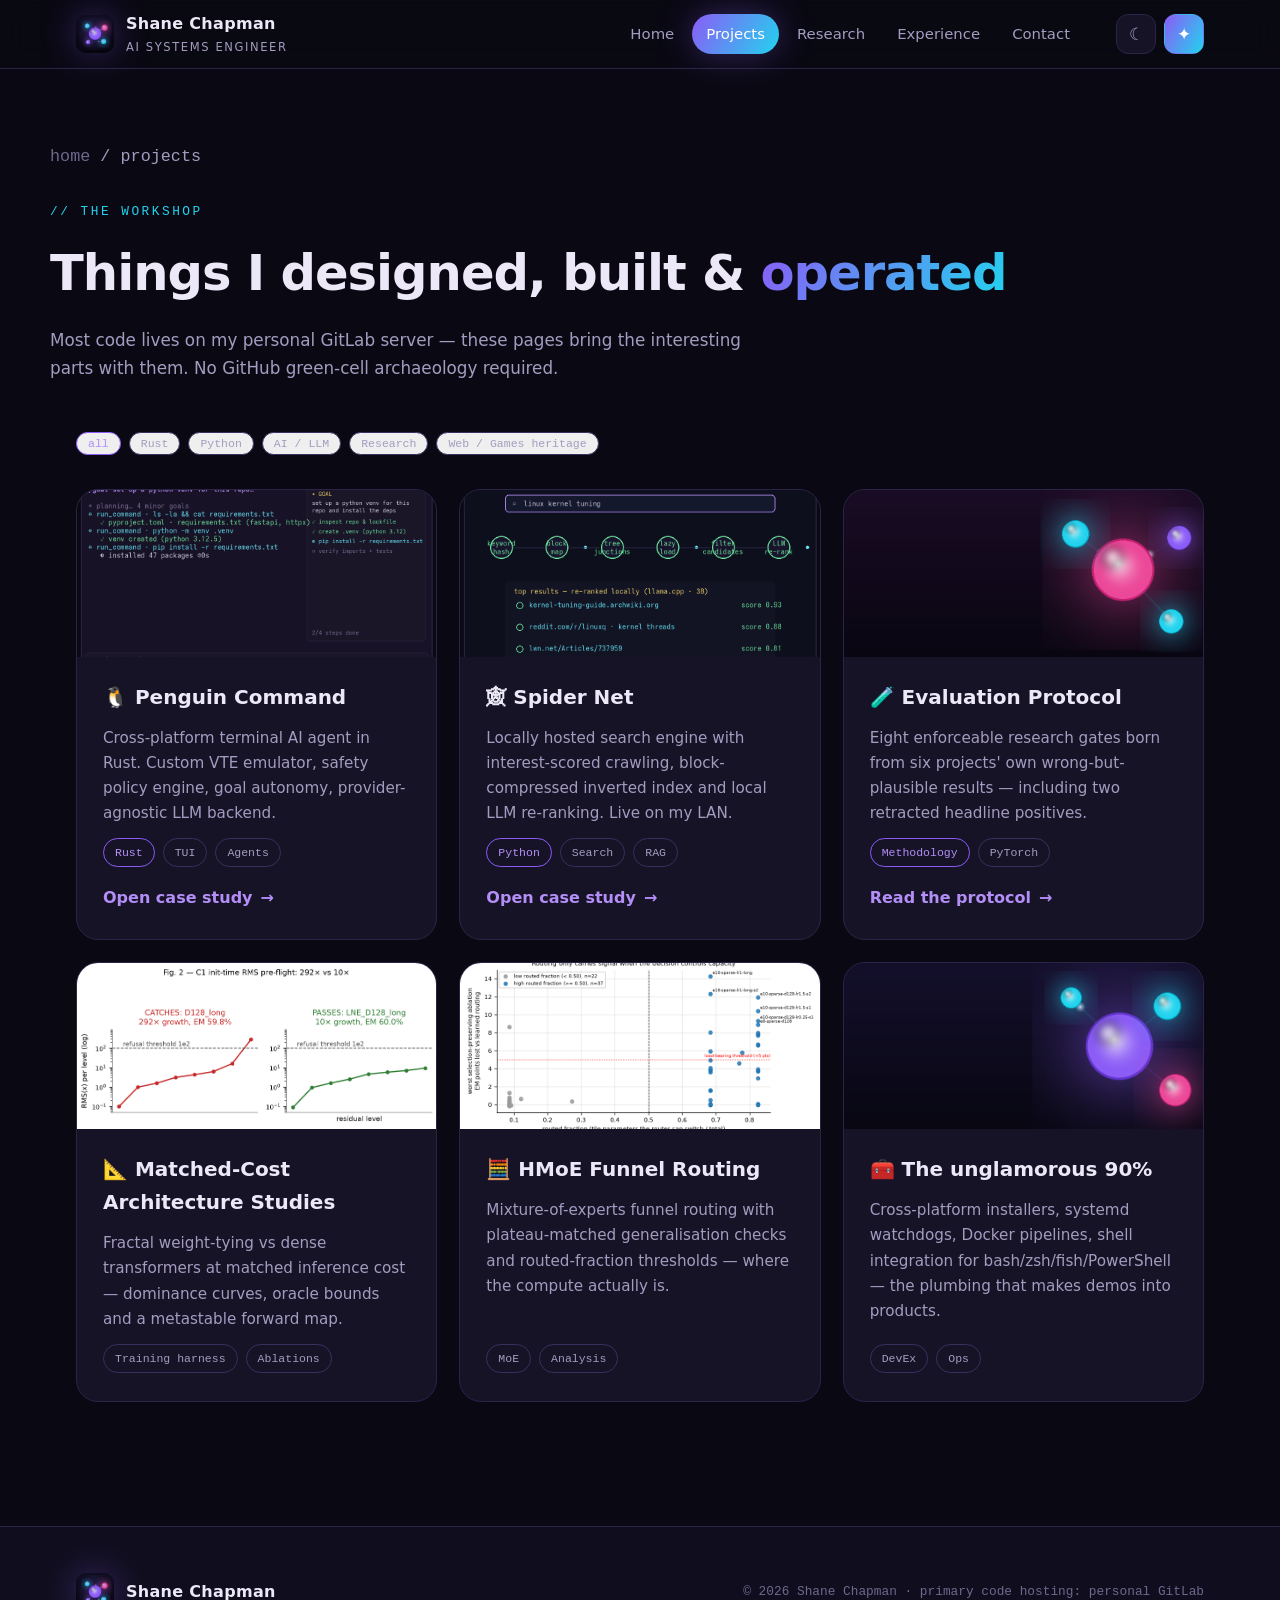
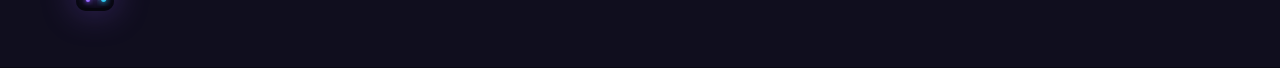
==== projects/index.html @ 0511ca43 "Portfolio site: neuron-web design, demo GIFs, downloadable papers" ====
<!DOCTYPE html>
<html lang="en" data-theme="dark">
<head>
<meta charset="UTF-8">
<meta name="viewport" content="width=device-width, initial-scale=1.0">
<title>Projects — Shane Chapman</title>
<meta name="description" content="Terminal AI agents, locally hosted search engines and applied ML research by Shane Chapman.">
<link rel="icon" href="../assets/img/favicon-32.png" sizes="32">
<link rel="stylesheet" href="../assets/css/style.css">
</head>
<body>
<header class="site-head">
  <nav class="wrap nav" aria-label="Main">
    <a class="brand" href="../index.html"><img src="../assets/img/logo-master.png" alt="Logo — neuron web"><span>Shane Chapman<small>AI Systems Engineer</small></span></a>
    <button class="icon-btn burger" id="burger" aria-label="Menu">☰</button>
    <div class="nav-links" id="nav-links">
      <a href="../index.html">Home</a>
      <a href="index.html" class="active">Projects</a>
      <a href="../research.html">Research</a>
      <a href="../experience.html">Experience</a>
      <a href="../index.html#contact">Contact</a>
    </div>
    <div class="nav-ctrls">
      <button class="icon-btn" id="theme-toggle" aria-label="Toggle light/dark theme"><span class="tip">Switch mode</span></button>
      <button class="icon-btn on" id="motion-toggle" aria-label="Toggle animations" aria-pressed="true">✦<span class="tip">Animations ON — click to disable</span></button>
    </div>
  </nav>
</header>

<div class="wrap page-hero">
  <p class="breadcrumbs"><a href="../index.html">home</a> / projects</p>
  <span class="eyebrow">// the workshop</span>
  <h1>Things I designed, built &amp; <span class="grad-text">operated</span></h1>
  <p>Most code lives on my personal GitLab server — these pages bring the interesting parts with them. No GitHub green-cell archaeology required.</p>
</div>

<section style="padding-top:20px">
  <div class="wrap">
    <div class="chips reveal" id="filters" style="margin-bottom:34px">
      <button class="chip hot" data-f="all" style="cursor:pointer">all</button>
      <button class="chip" data-f="rust" style="cursor:pointer">Rust</button>
      <button class="chip" data-f="python" style="cursor:pointer">Python</button>
      <button class="chip" data-f="ai" style="cursor:pointer">AI / LLM</button>
      <button class="chip" data-f="research" style="cursor:pointer">Research</button>
      <button class="chip" data-f="web" style="cursor:pointer">Web / Games heritage</button>
    </div>

    <div class="grid g3" id="pgrid">
      <a class="card reveal" href="penguin-command.html" data-tags="rust ai" data-tilt style="color:inherit;text-decoration:none">
        <div class="thumb"><img src="../assets/gifs/penguin-goal-poster.png" alt="Penguin Command goal sidebar"></div>
        <div class="body"><h3>🐧 Penguin Command</h3>
          <p>Cross-platform terminal AI agent in Rust. Custom VTE emulator, safety policy engine, goal autonomy, provider-agnostic LLM backend.</p>
          <div class="chips"><span class="chip hot">Rust</span><span class="chip">TUI</span><span class="chip">Agents</span></div>
          <span class="go">Open case study <span class="arr">→</span></span></div>
      </a>
      <a class="card reveal d1" href="spider-net.html" data-tags="python ai web" data-tilt style="color:inherit;text-decoration:none">
        <div class="thumb"><img src="../assets/gifs/spider-flow-poster.png" alt="Spider Net pipeline"></div>
        <div class="body"><h3>🕸 Spider Net</h3>
          <p>Locally hosted search engine with interest-scored crawling, block-compressed inverted index and local LLM re-ranking. Live on my LAN.</p>
          <div class="chips"><span class="chip hot">Python</span><span class="chip">Search</span><span class="chip">RAG</span></div>
          <span class="go">Open case study <span class="arr">→</span></span></div>
      </a>
      <a class="card reveal d2" href="../research.html" data-tags="python research ai" data-tilt style="color:inherit;text-decoration:none">
        <div class="thumb"><img src="../assets/img/card-research.png" alt="Research artwork"></div>
        <div class="body"><h3>🧪 Evaluation Protocol</h3>
          <p>Eight enforceable research gates born from six projects' own wrong-but-plausible results — including two retracted headline positives.</p>
          <div class="chips"><span class="chip hot">Methodology</span><span class="chip">PyTorch</span></div>
          <span class="go">Read the protocol <span class="arr">→</span></span></div>
      </a>
      <div class="card reveal" data-tags="research ai" style="opacity:1">
        <div class="thumb"><img src="../assets/img/figures/fig_02_c1_init_rms.png" alt="Residual RMS growth chart"></div>
        <div class="body"><h3>📐 Matched-Cost Architecture Studies</h3>
          <p>Fractal weight-tying vs dense transformers at matched inference cost — dominance curves, oracle bounds and a metastable forward map.</p>
          <div class="chips"><span class="chip">Training harness</span><span class="chip">Ablations</span></div></div>
      </div>
      <div class="card reveal d1" data-tags="python ai" style="opacity:1">
        <div class="thumb"><img src="../assets/img/figures/fig_routing_load.png" alt="Routing load chart"></div>
        <div class="body"><h3>🧮 HMoE Funnel Routing</h3>
          <p>Mixture-of-experts funnel routing with plateau-matched generalisation checks and routed-fraction thresholds — where the compute actually is.</p>
          <div class="chips"><span class="chip">MoE</span><span class="chip">Analysis</span></div></div>
      </div>
      <div class="card reveal d2" data-tags="web rust" style="opacity:1">
        <div class="thumb"><img src="../assets/img/card-penguin.png" alt=""></div>
        <div class="body"><h3>🧰 The unglamorous 90%</h3>
          <p>Cross-platform installers, systemd watchdogs, Docker pipelines, shell integration for bash/zsh/fish/PowerShell — the plumbing that makes demos into products.</p>
          <div class="chips"><span class="chip">DevEx</span><span class="chip">Ops</span></div></div>
      </div>
    </div>
  </div>
</section>

<footer class="site-foot">
  <div class="wrap foot-grid">
    <a class="brand" href="../index.html"><img src="../assets/img/logo-master.png" alt="" width="30" height="30"><span>Shane Chapman</span></a>
    <span class="mono">© <span data-year></span> Shane Chapman · primary code hosting: personal GitLab</span>
  </div>
</footer>
<script src="../assets/js/main.js"></script>
<script>
(function(){
  const chips=document.querySelectorAll('#filters .chip'), cards=document.querySelectorAll('#pgrid .card');
  chips.forEach(c=>c.addEventListener('click',()=>{
    chips.forEach(x=>x.classList.remove('hot')); c.classList.add('hot');
    const f=c.dataset.f;
    cards.forEach(card=>{
      const show=f==='all'||(card.dataset.tags||'').split(' ').includes(f);
      card.style.display=show?'':'none';
    });
  }));
})();
</script>
</body>
</html>
---- assets/css/style.css ----
/* ============ Shane Chapman — portfolio design system ============ */
:root{
  --bg:#0a0913; --bg2:#100e1e; --panel:#161327; --panel2:#1d1834;
  --line:#2b2447; --line2:#3a2f5e;
  --ink:#ece8f7; --ink-dim:#a49cc0; --ink-faint:#6f678e;
  --violet:#8b5cf6; --violet-2:#b38ef7; --cyan:#22d3ee; --pink:#ec4899;
  --green:#6ee7a0; --yellow:#f5d76e; --red:#ff7b72;
  --grad:linear-gradient(120deg,var(--violet),var(--cyan));
  --shadow:0 18px 50px -18px rgba(8,4,24,.9);
  --glow:0 0 34px rgba(139,92,246,.35);
  --r-lg:22px; --r-md:14px; --r-sm:9px;
  --nav-h:68px;
  --font-ui:"Segoe UI Variable Display","Segoe UI",system-ui,-apple-system,"Noto Sans",sans-serif;
  --font-mono:"Hack","Adwaita Mono",ui-monospace,"Cascadia Mono",monospace;
}
[data-theme="light"]{
  --bg:#f4f2fb; --bg2:#ece8f9; --panel:#ffffff; --panel2:#f3f0fc;
  --line:#ddd6ef; --line2:#c9bfe8;
  --ink:#1d1733; --ink-dim:#5a5178; --ink-faint:#8b82ab;
  --shadow:0 18px 44px -20px rgba(60,30,120,.28);
}
*{box-sizing:border-box;margin:0;padding:0}
html{scroll-behavior:smooth}
body{background:var(--bg);color:var(--ink);font-family:var(--font-ui);line-height:1.65;overflow-x:hidden}
::selection{background:var(--violet);color:#fff}
a{color:var(--violet-2);text-decoration:none}
a:hover{text-decoration:underline}
img{max-width:100%;display:block}
code,pre,.mono{font-family:var(--font-mono)}
.wrap{max-width:1180px;margin:0 auto;padding:0 26px}

/* ---------- header ---------- */
.site-head{position:sticky;top:0;z-index:50;backdrop-filter:blur(14px);
  background:color-mix(in srgb,var(--bg) 78%,transparent);border-bottom:1px solid var(--line)}
.nav{display:flex;align-items:center;gap:22px;height:var(--nav-h)}
.brand{display:flex;align-items:center;gap:12px;font-weight:700;color:var(--ink);letter-spacing:.3px}
.brand:hover{text-decoration:none}
.brand img{width:38px;height:38px;border-radius:10px;box-shadow:var(--glow)}
.brand small{display:block;font-weight:400;font-size:.72rem;color:var(--ink-dim);letter-spacing:1.6px;text-transform:uppercase}
.nav-links{display:flex;gap:4px;margin-left:auto;align-items:center}
.nav-links a{color:var(--ink-dim);padding:8px 14px;border-radius:999px;font-size:.93rem;font-weight:500;transition:.2s}
.nav-links a:hover{color:var(--ink);background:var(--panel2);text-decoration:none}
.nav-links a.active{color:#fff;background:var(--grad);box-shadow:var(--glow)}
[data-theme="light"] .nav-links a.active{color:#fff}
.nav-ctrls{display:flex;gap:8px;align-items:center;margin-left:10px}
.icon-btn{width:40px;height:40px;border-radius:12px;border:1px solid var(--line);background:var(--panel);
  color:var(--ink-dim);cursor:pointer;display:grid;place-items:center;font-size:1.05rem;transition:.2s;position:relative}
.icon-btn:hover{color:var(--ink);border-color:var(--violet);transform:translateY(-1px)}
.icon-btn.on{color:#fff;background:var(--grad);border-color:transparent}
.icon-btn .tip{position:absolute;top:calc(100% + 8px);right:0;white-space:nowrap;background:var(--panel2);
  border:1px solid var(--line);color:var(--ink-dim);font-size:.72rem;padding:5px 9px;border-radius:8px;opacity:0;
  pointer-events:none;transition:.2s;font-family:var(--font-mono)}
.icon-btn:hover .tip{opacity:1}
.burger{display:none}

/* ---------- hero ---------- */
.hero{position:relative;min-height:calc(100vh - var(--nav-h));display:flex;align-items:center;isolation:isolate}
#neural-canvas{position:absolute;inset:0;width:100%;height:100%;z-index:-2}
.hero-fallback{position:absolute;inset:0;z-index:-3;background:
  radial-gradient(700px 420px at 78% 30%,rgba(139,92,246,.22),transparent 65%),
  radial-gradient(560px 380px at 18% 72%,rgba(34,211,238,.14),transparent 60%),var(--bg)}
.hero-inner{padding:90px 0}
.kicker{display:inline-flex;gap:10px;align-items:center;font-family:var(--font-mono);font-size:.8rem;
  color:var(--cyan);border:1px solid var(--line2);padding:7px 14px;border-radius:999px;background:color-mix(in srgb,var(--panel) 60%,transparent)}
.kicker .dot{width:8px;height:8px;border-radius:50%;background:var(--green);animation:pulse 2s infinite}
h1.hero-title{font-size:clamp(2.4rem,6vw,4.3rem);line-height:1.06;margin:22px 0 10px;font-weight:800;letter-spacing:-1px}
.grad-text{background:var(--grad);-webkit-background-clip:text;background-clip:text;color:transparent}
.hero-sub{font-size:clamp(1rem,2vw,1.25rem);color:var(--ink-dim);max-width:640px;margin-top:8px}
.typed-wrap{font-family:var(--font-mono);color:var(--violet-2);min-height:1.7em;display:inline-block}
.cursor-blink{display:inline-block;width:.58ch;background:var(--cyan);animation:blink 1s steps(1) infinite;margin-left:2px}
.hero-ctas{display:flex;gap:14px;margin-top:34px;flex-wrap:wrap}
.btn{display:inline-flex;align-items:center;gap:10px;padding:13px 26px;border-radius:999px;font-weight:600;
  font-size:.98rem;border:1px solid var(--line2);color:var(--ink);background:var(--panel);transition:.22s;cursor:pointer}
.btn:hover{transform:translateY(-2px);border-color:var(--violet);text-decoration:none;box-shadow:var(--shadow)}
.btn.primary{background:var(--grad);color:#fff;border-color:transparent;box-shadow:var(--glow)}
.btn.primary:hover{filter:brightness(1.12)}
.stat-row{display:flex;gap:34px;margin-top:56px;flex-wrap:wrap}
.stat b{font-size:1.6rem;display:block;background:var(--grad);-webkit-background-clip:text;background-clip:text;color:transparent}
.stat span{color:var(--ink-faint);font-size:.85rem;font-family:var(--font-mono)}
.scroll-hint{position:absolute;bottom:26px;left:50%;transform:translateX(-50%);color:var(--ink-faint);
  font-size:1.3rem;animation:bob 2.2s ease-in-out infinite}

/* ---------- sections ---------- */
section{padding:84px 0}
.sec-head{margin-bottom:46px}
.sec-head .eyebrow{font-family:var(--font-mono);color:var(--cyan);font-size:.8rem;letter-spacing:2.5px;text-transform:uppercase}
.sec-head h2{font-size:clamp(1.7rem,3.6vw,2.5rem);margin-top:8px;letter-spacing:-.5px}
.sec-head p{color:var(--ink-dim);max-width:640px;margin-top:10px}

/* ---------- cards ---------- */
.grid{display:grid;gap:22px}
.g3{grid-template-columns:repeat(auto-fit,minmax(300px,1fr))}
.g2{grid-template-columns:repeat(auto-fit,minmax(420px,1fr))}
.card{background:var(--panel);border:1px solid var(--line);border-radius:var(--r-lg);overflow:hidden;
  transition:transform .25s,box-shadow .25s,border-color .25s;display:flex;flex-direction:column}
.card:hover{border-color:var(--violet)}
.card .thumb{aspect-ratio:16/7.4;overflow:hidden;position:relative}
.card .thumb img{width:100%;height:100%;object-fit:cover;transition:transform .5s}
.card:hover .thumb img{transform:scale(1.05)}
.card .body{padding:24px 26px 28px;display:flex;flex-direction:column;gap:12px;flex:1}
.card h3{font-size:1.25rem}
.card p{color:var(--ink-dim);font-size:.95rem;flex:1}
.chips{display:flex;gap:8px;flex-wrap:wrap}
.chip{font-family:var(--font-mono);font-size:.72rem;padding:4px 11px;border-radius:999px;
  border:1px solid var(--line2);color:var(--ink-dim)}
.chip.hot{border-color:var(--violet);color:var(--violet-2)}
.card .go{margin-top:6px;font-weight:600;color:var(--violet-2);display:inline-flex;gap:8px;align-items:center}
.card .go .arr{transition:.25s}.card:hover .go .arr{transform:translateX(5px)}

/* ---------- feature tiles ---------- */
.feat{background:var(--panel);border:1px solid var(--line);border-radius:var(--r-md);padding:24px;transition:.25s}
.feat:hover{transform:translateY(-4px);border-color:var(--violet);box-shadow:var(--shadow)}
.feat .ic{font-size:1.6rem;width:52px;height:52px;border-radius:14px;display:grid;place-items:center;
  background:color-mix(in srgb,var(--violet) 18%,transparent);border:1px solid var(--line2);margin-bottom:14px}
.feat h3{font-size:1.06rem;margin-bottom:7px}
.feat p{color:var(--ink-dim);font-size:.9rem}

/* ---------- gif figure ---------- */
.giffig{border:1px solid var(--line);border-radius:var(--r-md);overflow:hidden;background:#0d0b18;box-shadow:var(--shadow)}
.giffig .bar{display:flex;gap:7px;padding:11px 14px;background:var(--panel2);align-items:center;border-bottom:1px solid var(--line)}
.giffig .bar i{width:11px;height:11px;border-radius:50%;display:block}
.giffig .bar span{margin-left:8px;font-family:var(--font-mono);font-size:.76rem;color:var(--ink-faint)}
.giffig img{width:100%;display:block}

/* ---------- tables / code ---------- */
.tbl{width:100%;border-collapse:collapse;font-size:.92rem}
.tbl th{font-family:var(--font-mono);font-size:.76rem;text-transform:uppercase;letter-spacing:1.4px;color:var(--cyan);
  text-align:left;padding:12px 14px;border-bottom:1px solid var(--line2)}
.tbl td{padding:13px 14px;border-bottom:1px solid var(--line);color:var(--ink-dim);vertical-align:top}
.tbl tr:hover td{background:color-mix(in srgb,var(--panel2) 60%,transparent);color:var(--ink)}
.tbl td:first-child{color:var(--violet-2);font-weight:600;white-space:nowrap}
.codeblock{background:#0d0b18;border:1px solid var(--line);border-radius:var(--r-md);padding:20px 24px;
  font-size:.84rem;line-height:1.75;color:#c9c2e4;overflow-x:auto;white-space:pre}
[data-theme="light"] .codeblock{background:#161327}
.codeblock .cm{color:#6f678e}.codeblock .k{color:var(--violet-2)}.codeblock .s{color:var(--green)}

/* ---------- timeline ---------- */
.timeline{position:relative;margin-left:14px}
.timeline::before{content:"";position:absolute;left:-1px;top:6px;bottom:6px;width:2px;background:linear-gradient(var(--violet),var(--cyan))}
.tl-item{position:relative;padding:0 0 44px 38px}
.tl-item::before{content:"";position:absolute;left:-7.5px;top:6px;width:15px;height:15px;border-radius:50%;
  background:var(--bg);border:3px solid var(--violet);box-shadow:0 0 0 4px color-mix(in srgb,var(--violet) 22%,transparent)}
.tl-item .when{font-family:var(--font-mono);font-size:.78rem;color:var(--cyan)}
.tl-item h3{font-size:1.15rem;margin:3px 0}
.tl-item .where{color:var(--ink-faint);font-size:.9rem;margin-bottom:8px}
.tl-item p{color:var(--ink-dim);font-size:.95rem;max-width:760px}

/* ---------- skill matrix ---------- */
.skill-grid{display:grid;gap:16px;grid-template-columns:repeat(auto-fit,minmax(250px,1fr))}
.skill-box{background:var(--panel);border:1px solid var(--line);border-radius:var(--r-md);padding:20px 22px}
.skill-box h4{font-family:var(--font-mono);font-size:.78rem;color:var(--cyan);letter-spacing:1.6px;
  text-transform:uppercase;margin-bottom:12px}

/* ---------- figure gallery / lightbox ---------- */
.fig-grid{display:grid;gap:18px;grid-template-columns:repeat(auto-fill,minmax(300px,1fr))}
.fig-card{background:var(--panel);border:1px solid var(--line);border-radius:var(--r-md);overflow:hidden;cursor:zoom-in;transition:.25s}
.fig-card:hover{border-color:var(--cyan);transform:translateY(-3px)}
.fig-card img{width:100%;aspect-ratio:4/3;object-fit:cover;background:#fff}
.fig-card figcaption{padding:12px 16px;font-size:.84rem;color:var(--ink-dim)}
.lightbox{position:fixed;inset:0;background:rgba(5,3,14,.92);z-index:100;display:none;place-items:center;padding:4vh 4vw;cursor:zoom-out}
.lightbox.open{display:grid}
.lightbox img{max-width:100%;max-height:92vh;border-radius:10px;box-shadow:var(--shadow)}

/* ---------- toast ---------- */
#toast-zone{position:fixed;bottom:24px;left:50%;transform:translateX(-50%);z-index:120;display:flex;flex-direction:column;gap:10px;align-items:center}
.toast{background:var(--panel2);border:1px solid var(--violet);color:var(--ink);padding:13px 22px;border-radius:999px;
  box-shadow:var(--shadow),var(--glow);font-size:.9rem;display:flex;gap:14px;align-items:center;animation:toast-in .35s}
.toast button{background:none;border:1px solid var(--line2);color:var(--ink-dim);border-radius:999px;padding:3px 12px;cursor:pointer;font-size:.78rem}
.toast button:hover{color:var(--ink);border-color:var(--violet)}

/* ---------- footer ---------- */
.site-foot{border-top:1px solid var(--line);padding:46px 0 56px;margin-top:40px;background:var(--bg2)}
.foot-grid{display:flex;justify-content:space-between;gap:30px;flex-wrap:wrap;align-items:center}
.site-foot .mono{color:var(--ink-faint);font-size:.8rem}

/* ---------- reveal & motion gating ---------- */
.reveal{opacity:0;transform:translateY(26px);transition:opacity .7s ease,transform .7s ease}
.reveal.in{opacity:1;transform:none}
.reveal.d1{transition-delay:.12s}.reveal.d2{transition-delay:.24s}.reveal.d3{transition-delay:.36s}

/* when motion is off: kill every animation/transition, show final states */
body.no-motion *,body.no-motion *::before,body.no-motion *::after{animation:none!important;transition:none!important}
body.no-motion .reveal{opacity:1;transform:none}
body.no-motion #neural-canvas{display:none}
@media (prefers-reduced-motion:reduce){
  *,*::before,*::after{animation-duration:.01ms!important;transition-duration:.01ms!important}
  .reveal{opacity:1;transform:none}
}

/* ---------- keyframes ---------- */
@keyframes pulse{0%,100%{box-shadow:0 0 0 0 rgba(110,231,160,.5)}50%{box-shadow:0 0 0 7px transparent}}
@keyframes blink{50%{opacity:0}}
@keyframes bob{0%,100%{transform:translate(-50%,0)}50%{transform:translate(-50%,9px)}}
@keyframes toast-in{from{opacity:0;transform:translateY(14px)}to{opacity:1;transform:none}}
@keyframes floaty{0%,100%{transform:translateY(0)}50%{transform:translateY(-12px)}}
.floaty{animation:floaty 6s ease-in-out infinite}

/* ---------- misc page bits ---------- */
.page-hero{padding:74px 0 30px;position:relative}
.page-hero .eyebrow{font-family:var(--font-mono);color:var(--cyan);letter-spacing:2.5px;font-size:.8rem;text-transform:uppercase}
.page-hero h1{font-size:clamp(2rem,4.6vw,3.1rem);margin:10px 0 12px;letter-spacing:-1px}
.page-hero p{color:var(--ink-dim);max-width:700px;font-size:1.05rem}
.breadcrumbs{font-family:var(--font-mono);font-size:.8rem;color:var(--ink-faint);margin-bottom:26px}
.breadcrumbs a{color:var(--ink-faint)} .breadcrumbs a:hover{color:var(--violet-2)}
.two-col{display:grid;gap:40px;grid-template-columns:1.15fr .85fr;align-items:start}
.stack-lg{display:flex;flex-direction:column;gap:46px}
.callout{border-left:3px solid var(--violet);background:var(--panel);padding:18px 22px;border-radius:0 var(--r-md) var(--r-md) 0;color:var(--ink-dim)}
.callout b{color:var(--ink)}
.kbd{font-family:var(--font-mono);font-size:.78em;background:var(--panel2);border:1px solid var(--line2);
  border-bottom-width:2px;border-radius:6px;padding:2px 7px;color:var(--violet-2)}

/* ---------- responsive ---------- */
@media (max-width:900px){
  .nav-links{position:fixed;inset:var(--nav-h) 0 auto 0;background:var(--bg2);flex-direction:column;
    padding:18px;border-bottom:1px solid var(--line);display:none}
  .nav-links.open{display:flex}
  .nav-links a{width:100%;text-align:center;padding:13px}
  .burger{display:grid}
  .two-col{grid-template-columns:1fr}
  .g2{grid-template-columns:1fr}
  .stat-row{gap:22px}
}

@media (max-width:520px){
  .brand small{display:none}
  .brand span{font-size:.95rem}
  .hero-inner{padding:60px 0}
}
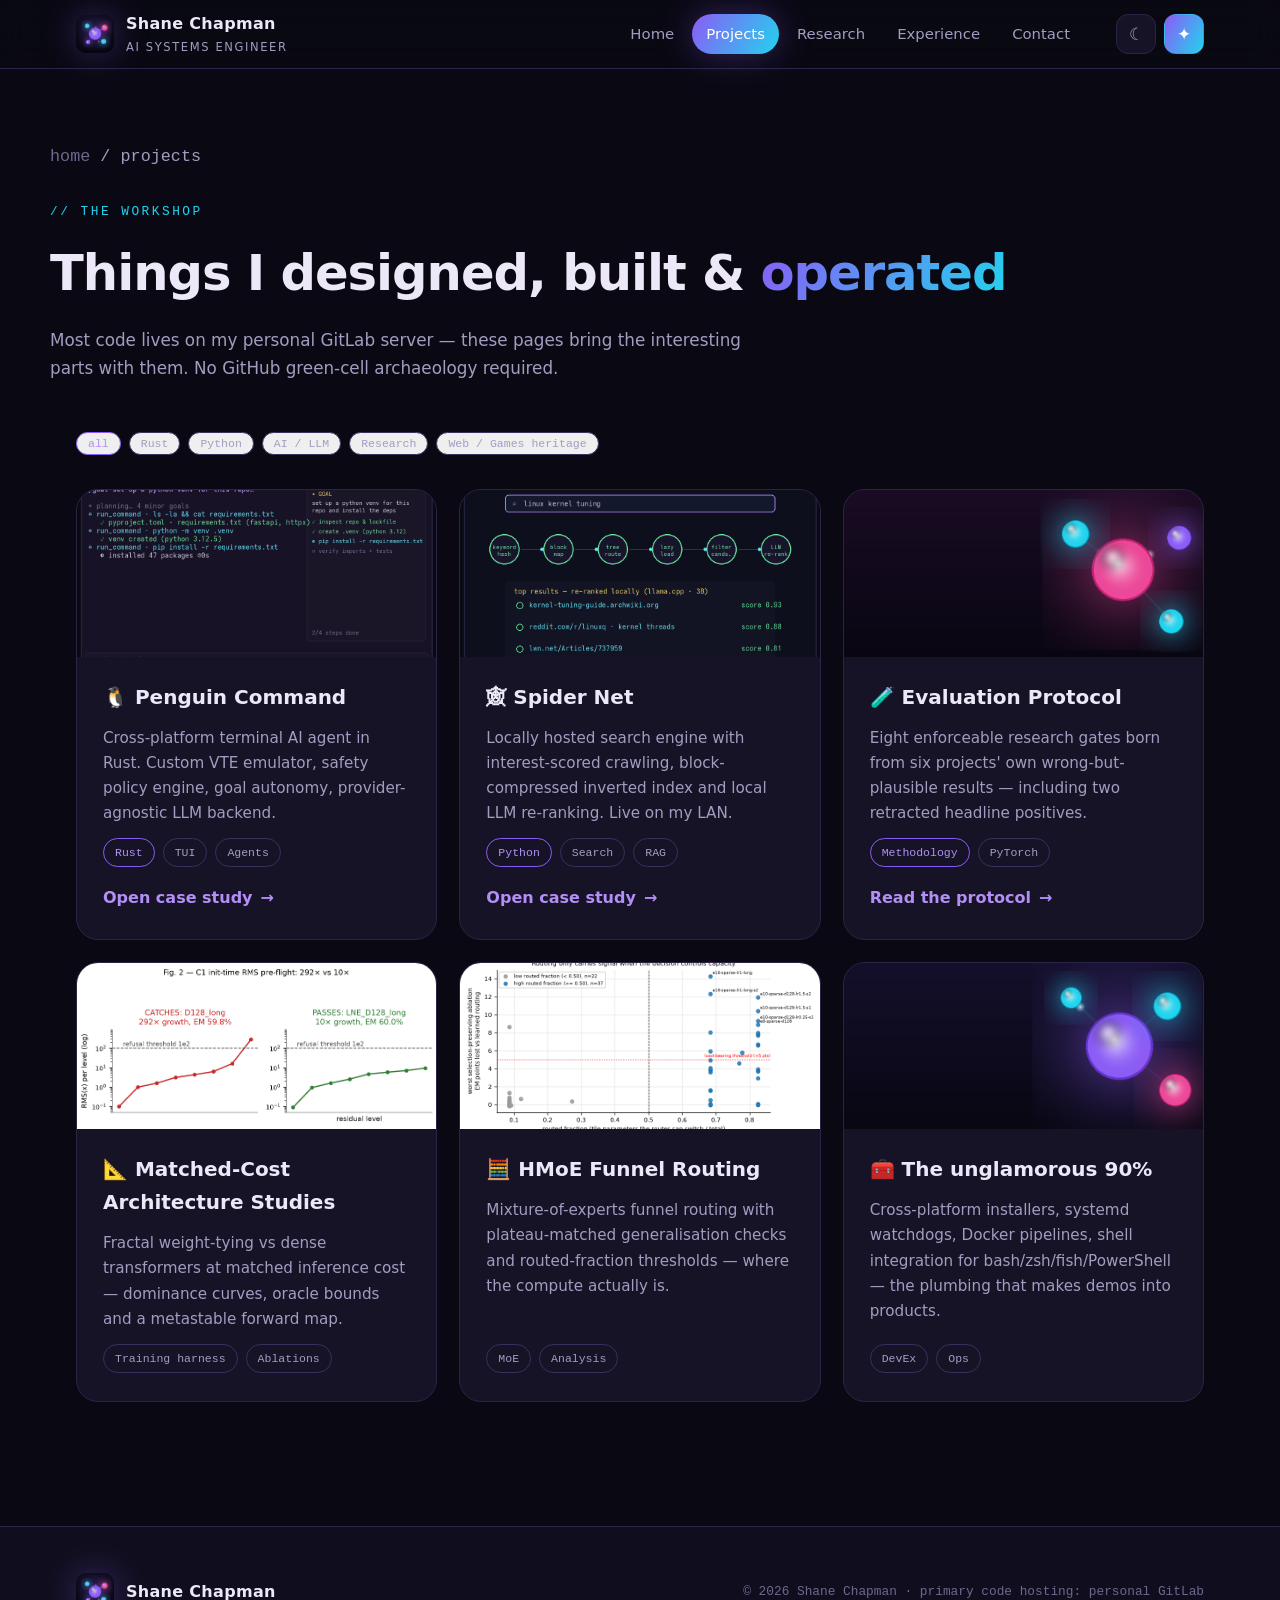
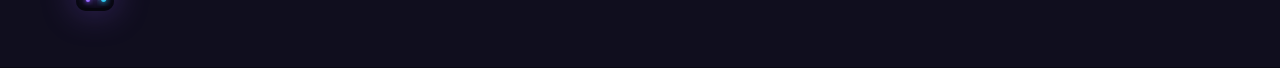
==== commit 4afb2591: "Add detail modals to project hub cards, Spider Net services/features, Penguin Command tiles" ====
--- a/projects/index.html
+++ b/projects/index.html
@@ -67,19 +67,19 @@
           <div class="chips"><span class="chip hot">Methodology</span><span class="chip">PyTorch</span></div>
           <span class="go">Read the protocol <span class="arr">→</span></span></div>
       </a>
-      <div class="card reveal" data-tags="research ai" style="opacity:1">
+      <div class="card reveal" data-tags="research ai" style="opacity:1" data-detail="p-matchcost" data-kicker="// research study" data-title="Matched-Cost Architecture Studies">
         <div class="thumb"><img src="../assets/img/figures/fig_02_c1_init_rms.png" alt="Residual RMS growth chart"></div>
         <div class="body"><h3>📐 Matched-Cost Architecture Studies</h3>
           <p>Fractal weight-tying vs dense transformers at matched inference cost — dominance curves, oracle bounds and a metastable forward map.</p>
           <div class="chips"><span class="chip">Training harness</span><span class="chip">Ablations</span></div></div>
       </div>
-      <div class="card reveal d1" data-tags="python ai" style="opacity:1">
+      <div class="card reveal d1" data-tags="python ai" style="opacity:1" data-detail="p-hmoe" data-kicker="// research study" data-title="HMoE Funnel Routing">
         <div class="thumb"><img src="../assets/img/figures/fig_routing_load.png" alt="Routing load chart"></div>
         <div class="body"><h3>🧮 HMoE Funnel Routing</h3>
           <p>Mixture-of-experts funnel routing with plateau-matched generalisation checks and routed-fraction thresholds — where the compute actually is.</p>
           <div class="chips"><span class="chip">MoE</span><span class="chip">Analysis</span></div></div>
       </div>
-      <div class="card reveal d2" data-tags="web rust" style="opacity:1">
+      <div class="card reveal d2" data-tags="web rust" style="opacity:1" data-detail="p-plumbing" data-kicker="// infrastructure" data-title="The unglamorous 90%">
         <div class="thumb"><img src="../assets/img/card-penguin.png" alt=""></div>
         <div class="body"><h3>🧰 The unglamorous 90%</h3>
           <p>Cross-platform installers, systemd watchdogs, Docker pipelines, shell integration for bash/zsh/fish/PowerShell — the plumbing that makes demos into products.</p>
@@ -88,6 +88,25 @@
     </div>
   </div>
 </section>
+
+<div hidden>
+  <div id="p-matchcost"><p>A full experimental harness for architecture claims at ≤10M parameters: training pipelines, benchmark scripts, an ablation framework and provenance audits.</p>
+    <ul><li>Dense dominates the fractal frontier at every matched cost point — 5 of 5 configurations.</li>
+    <li>Weight tying cuts parameters 87% while leaving MACs/item <em>exactly</em> unchanged: parameter sharing is not compute sharing.</li>
+    <li>An oracle bound showed adaptive depth had +0.00 points of headroom — the direction was provably dead before more GPUs were spent on it.</li></ul>
+    <p style="margin-top:14px"><a class="btn" href="../research.html">Read the protocol →</a> <a class="btn" href="../assets/papers/chapman-2025-matched-cost-routing.pdf" download>⬇ Paper 1 PDF</a></p></div>
+  <div id="p-hmoe"><p>The funnel-routing report: a mixture-of-experts architecture evaluated with the controls that later became the eight-gate protocol.</p>
+    <ul><li>Plateau-matched generalisation flipped one comparison's sign — the "loser" was merely slower to converge.</li>
+    <li>Routed-fraction thresholds exposed improvements riding on too few items to matter at scale.</li>
+    <li>Routing load distributions measured, not assumed — hot slots, cold retirement and cohesion tracked per run.</li></ul>
+    <p style="margin-top:14px"><a class="btn" href="../research.html">The eight controls →</a> <a class="btn" href="../assets/papers/chapman-2025-hmoe-funnel-report.pdf" download>⬇ Report PDF</a></p></div>
+  <div id="p-plumbing"><p>The layer nobody screenshots and everyone depends on:</p>
+    <ul><li><b>Installers</b> — install.sh / install.ps1 bootstrap Rust if needed, honour PC_INSTALL_DIR, wire shell integration for bash/zsh/fish/PowerShell; uninstall with --purge.</li>
+    <li><b>Watchdogs</b> — user-level systemd services with 30s health loops keep Spider Net alive across boots and crashes.</li>
+    <li><b>Docker pipelines</b> — one command builds, starts, health-checks, logs and shells in.</li>
+    <li><b>Checkpointed state</b> — sessions save after every step; atomic guarantees keep crawler state and index from diverging under failure.</li></ul>
+    <p>Penguin Command and Spider Net both install on a fresh machine in under two minutes.</p></div>
+</div>
 
 <footer class="site-foot">
   <div class="wrap foot-grid">
--- a/assets/css/style.css
+++ b/assets/css/style.css
@@ -226,3 +226,26 @@
   .brand span{font-size:.95rem}
   .hero-inner{padding:60px 0}
 }
+
+/* ---------- detail modals ---------- */
+.modal{position:fixed;inset:0;z-index:110;display:none;place-items:center;padding:4vh 5vw;
+  background:rgba(5,3,14,.8);backdrop-filter:blur(6px)}
+.modal.open{display:grid}
+.modal-card{background:var(--panel);border:1px solid var(--violet);border-radius:var(--r-lg);max-width:640px;
+  width:100%;max-height:84vh;overflow:auto;padding:34px 38px;position:relative;box-shadow:var(--shadow),var(--glow);
+  animation:modal-in .28s}
+.modal-card h3{font-size:1.35rem;margin-bottom:6px;padding-right:44px}
+.modal-card .m-kicker{font-family:var(--font-mono);font-size:.74rem;letter-spacing:2px;text-transform:uppercase;color:var(--cyan)}
+.modal-x{position:absolute;top:16px;right:16px;width:36px;height:36px;border-radius:10px;background:var(--panel2);
+  border:1px solid var(--line);color:var(--ink-dim);cursor:pointer;font-size:.95rem;transition:.2s}
+.modal-x:hover{color:var(--ink);border-color:var(--violet)}
+.modal-body{color:var(--ink-dim);font-size:.95rem;margin-top:14px}
+.modal-body p{margin-bottom:10px}
+.modal-body ul{margin:0 0 12px 20px;display:flex;flex-direction:column;gap:7px}
+.modal-body b,.modal-body strong{color:var(--ink)}
+.modal-body code{background:var(--panel2);padding:1px 6px;border-radius:5px;font-size:.85em;color:var(--violet-2)}
+.modal-card .btn{margin-top:8px}
+@keyframes modal-in{from{opacity:0;transform:translateY(18px) scale(.97)}to{opacity:1;transform:none}}
+[data-detail]{cursor:pointer}
+.tbl tbody tr[data-detail]:hover td:first-child{text-decoration:underline dotted var(--violet);text-underline-offset:5px}
+.tbl tbody tr[data-detail] td:last-child::after{content:" ⓘ";color:var(--ink-faint)}
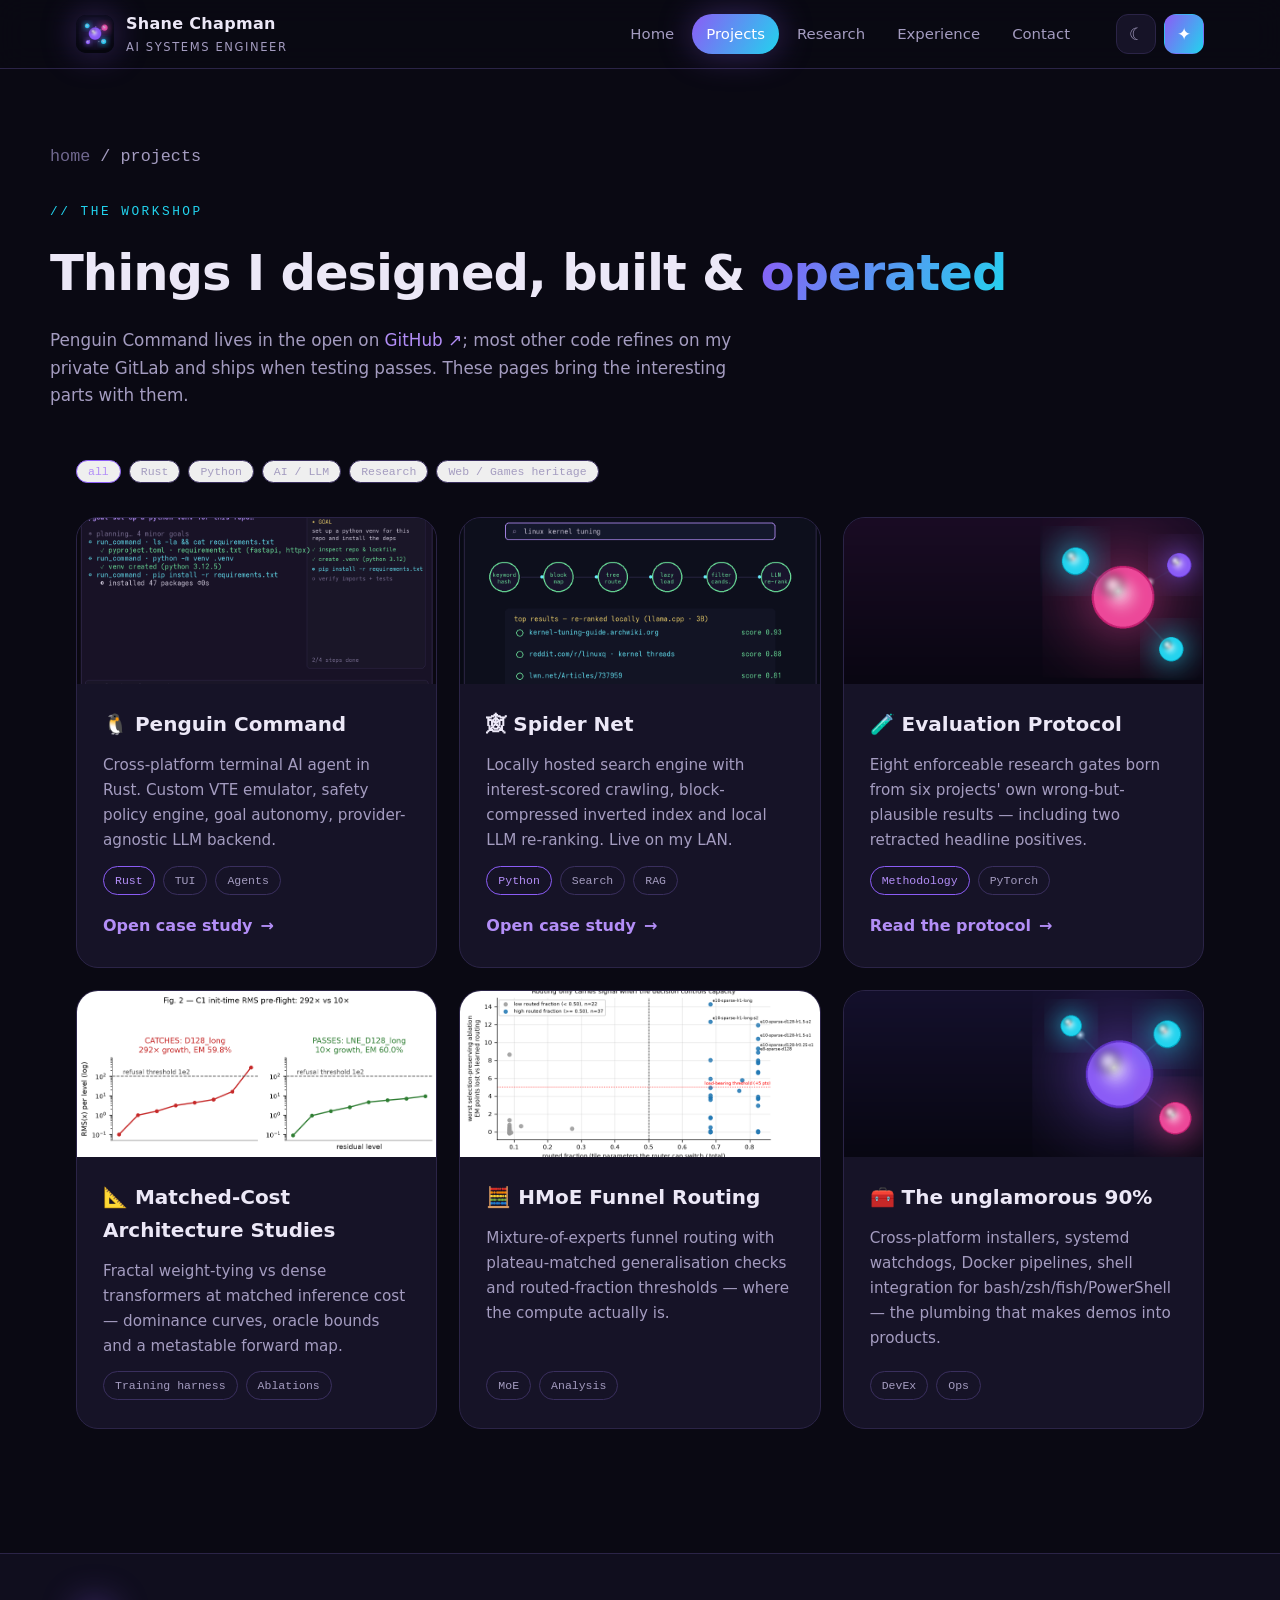
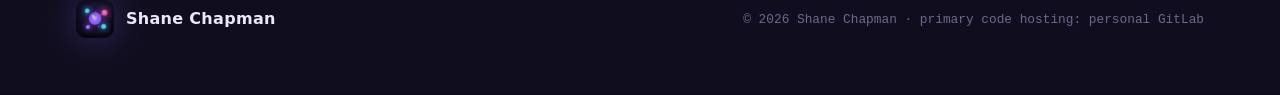
==== commit 8610dc18: "Point Penguin Command at public GitHub repo; reflect local-refine-then-publish workflow" ====
--- a/projects/index.html
+++ b/projects/index.html
@@ -31,7 +31,7 @@
   <p class="breadcrumbs"><a href="../index.html">home</a> / projects</p>
   <span class="eyebrow">// the workshop</span>
   <h1>Things I designed, built &amp; <span class="grad-text">operated</span></h1>
-  <p>Most code lives on my personal GitLab server — these pages bring the interesting parts with them. No GitHub green-cell archaeology required.</p>
+  <p>Penguin Command lives in the open on <a href="https://github.com/BlizAce/Penguin-Command" target="_blank" rel="noopener">GitHub ↗</a>; most other code refines on my private GitLab and ships when testing passes. These pages bring the interesting parts with them.</p>
 </div>
 
 <section style="padding-top:20px">
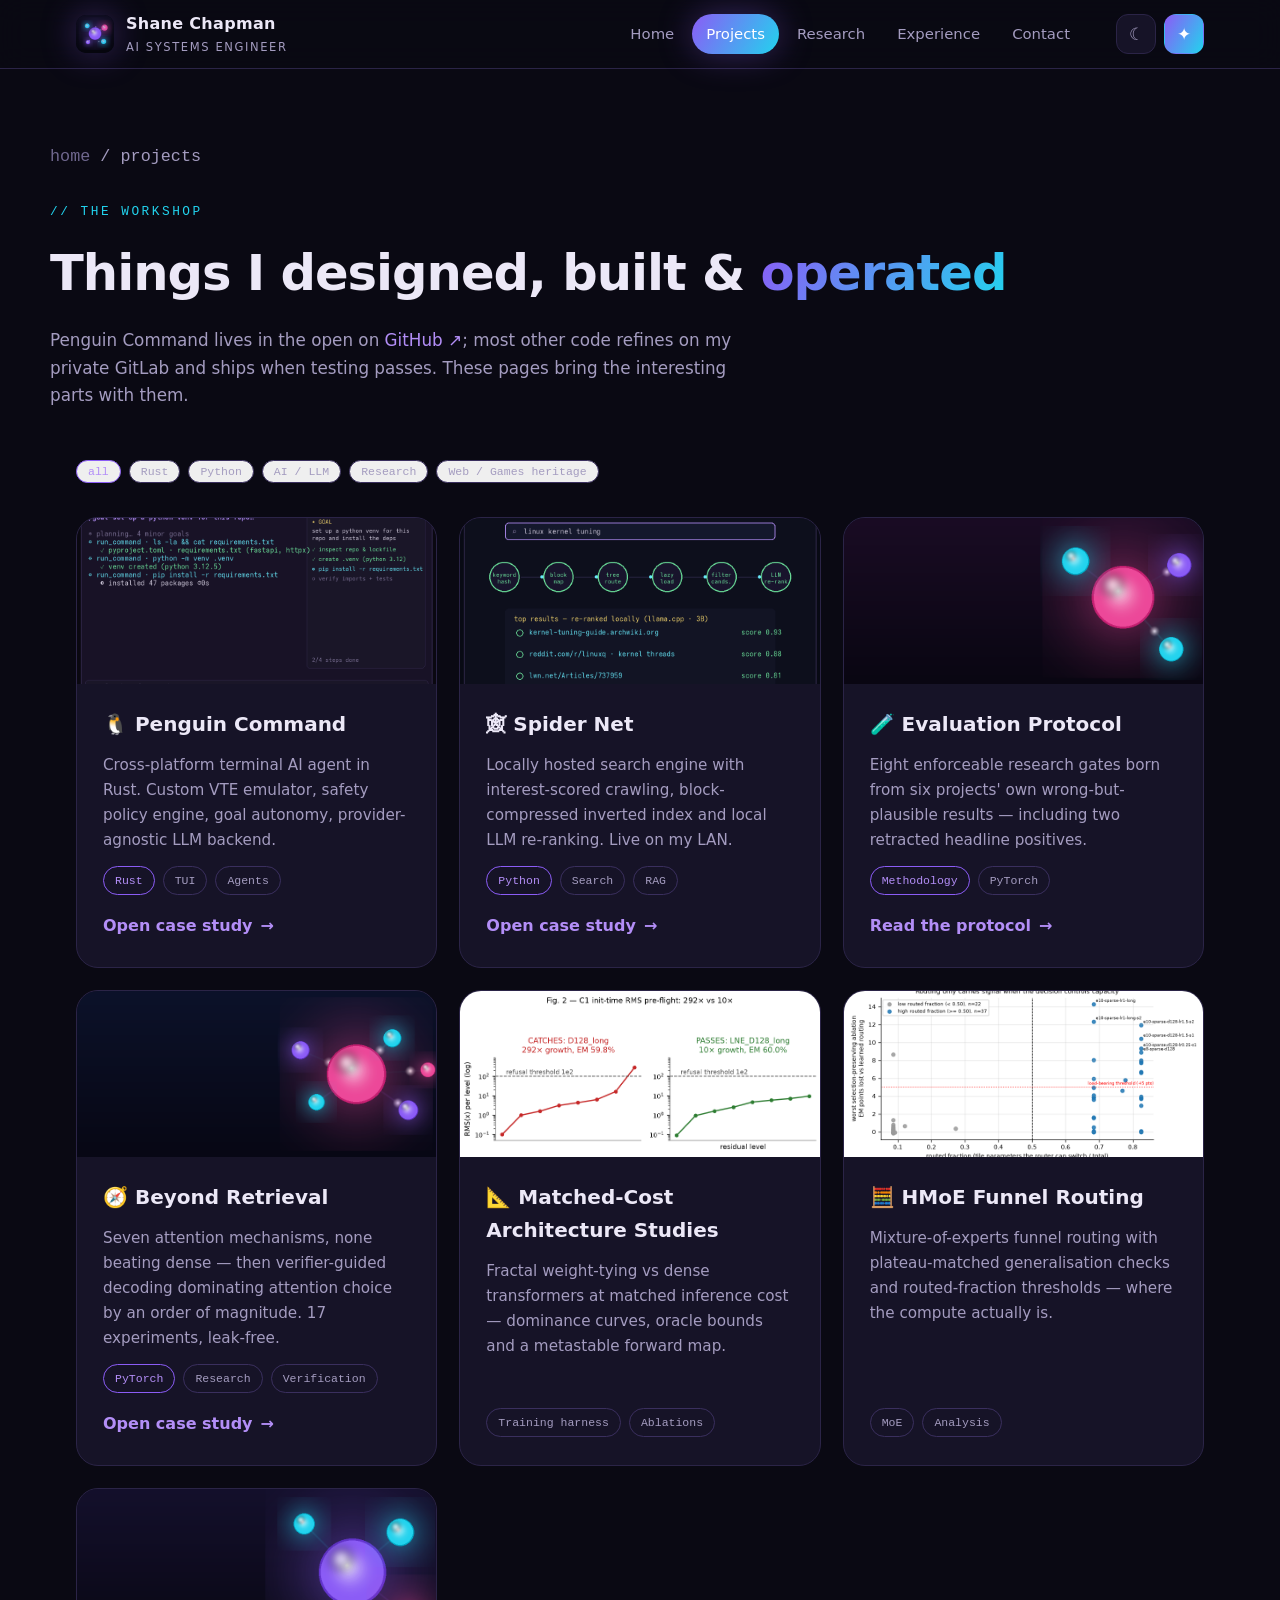
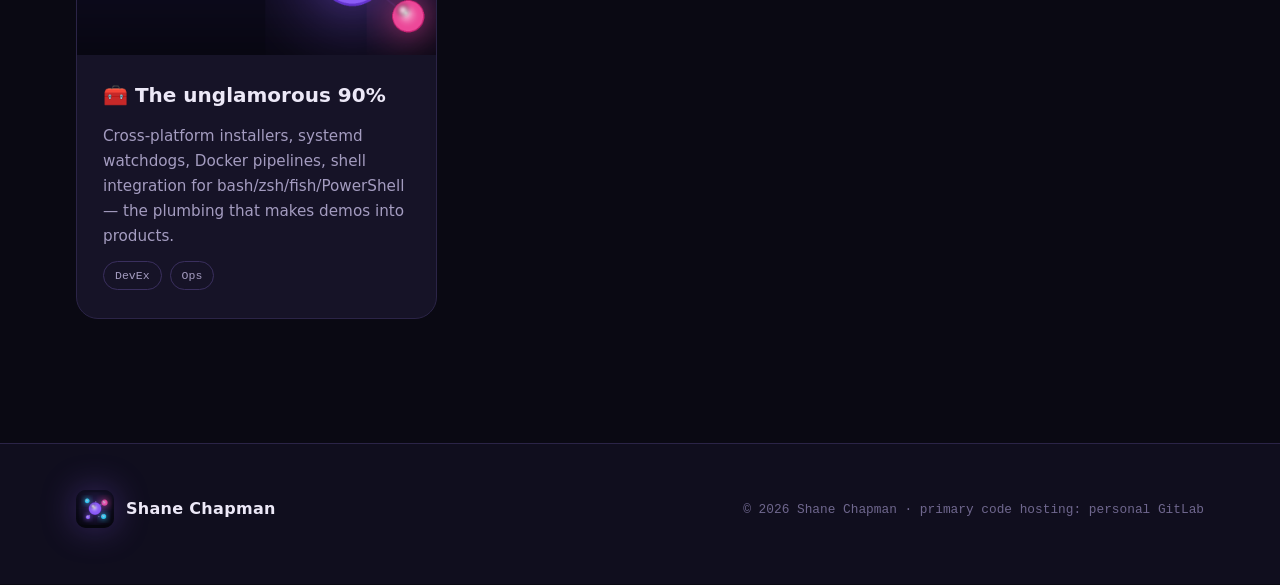
==== commit f48a6fb6: "Add attn-search case study: Beyond Retrieval — interactive results tables, paper PDF, figures" ====
--- a/projects/index.html
+++ b/projects/index.html
@@ -67,6 +67,13 @@
           <div class="chips"><span class="chip hot">Methodology</span><span class="chip">PyTorch</span></div>
           <span class="go">Read the protocol <span class="arr">→</span></span></div>
       </a>
+      <a class="card reveal" href="attn-search.html" data-tags="python research ai" data-tilt style="color:inherit;text-decoration:none">
+        <div class="thumb"><img src="../assets/img/card-attn.png" alt="Beyond Retrieval artwork"></div>
+        <div class="body"><h3>🧭 Beyond Retrieval</h3>
+          <p>Seven attention mechanisms, none beating dense — then verifier-guided decoding dominating attention choice by an order of magnitude. 17 experiments, leak-free.</p>
+          <div class="chips"><span class="chip hot">PyTorch</span><span class="chip">Research</span><span class="chip">Verification</span></div>
+          <span class="go">Open case study <span class="arr">→</span></span></div>
+      </a>
       <div class="card reveal" data-tags="research ai" style="opacity:1" data-detail="p-matchcost" data-kicker="// research study" data-title="Matched-Cost Architecture Studies">
         <div class="thumb"><img src="../assets/img/figures/fig_02_c1_init_rms.png" alt="Residual RMS growth chart"></div>
         <div class="body"><h3>📐 Matched-Cost Architecture Studies</h3>
--- a/assets/css/style.css
+++ b/assets/css/style.css
@@ -249,3 +249,7 @@
 [data-detail]{cursor:pointer}
 .tbl tbody tr[data-detail]:hover td:first-child{text-decoration:underline dotted var(--violet);text-underline-offset:5px}
 .tbl tbody tr[data-detail] td:last-child::after{content:" ⓘ";color:var(--ink-faint)}
+
+/* big-number tiles */
+.bignum{font-family:var(--font-mono);font-size:1.75rem;font-weight:700;background:var(--grad);
+  -webkit-background-clip:text;background-clip:text;color:transparent;margin-bottom:6px}
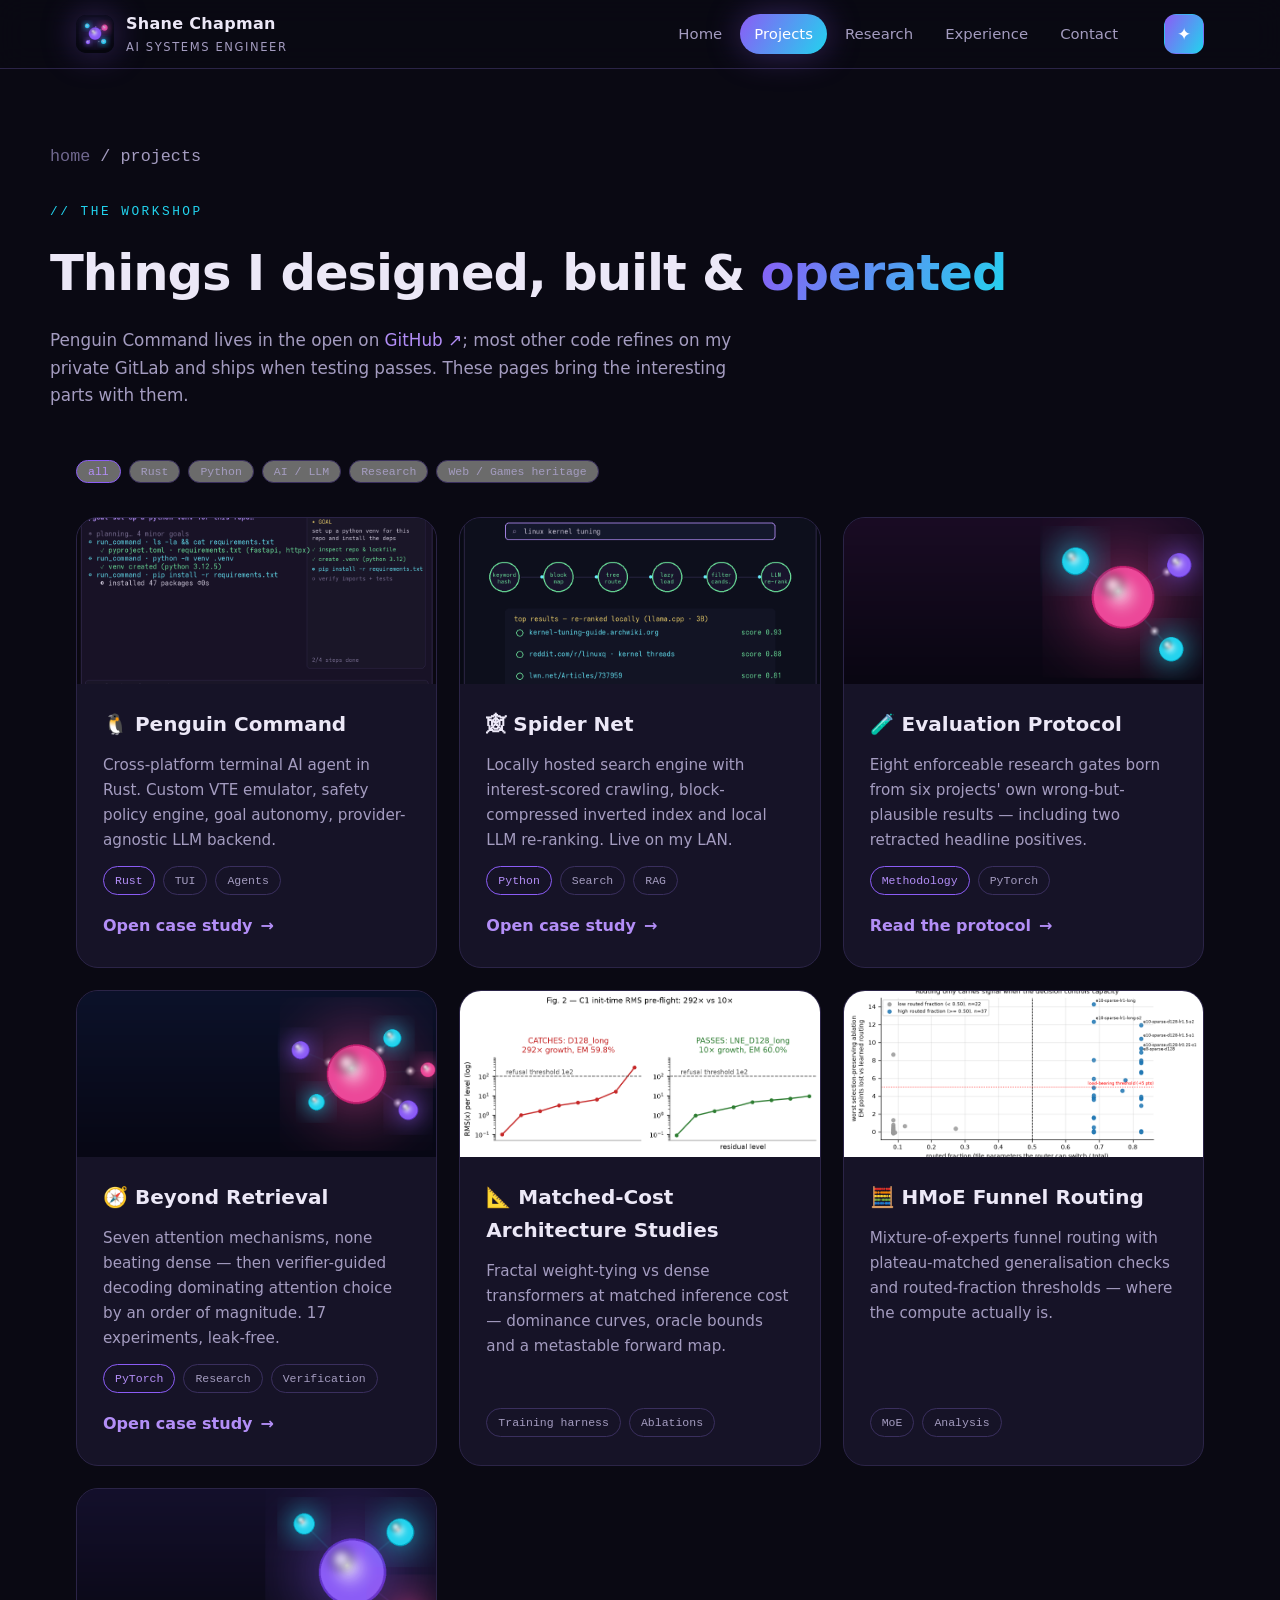
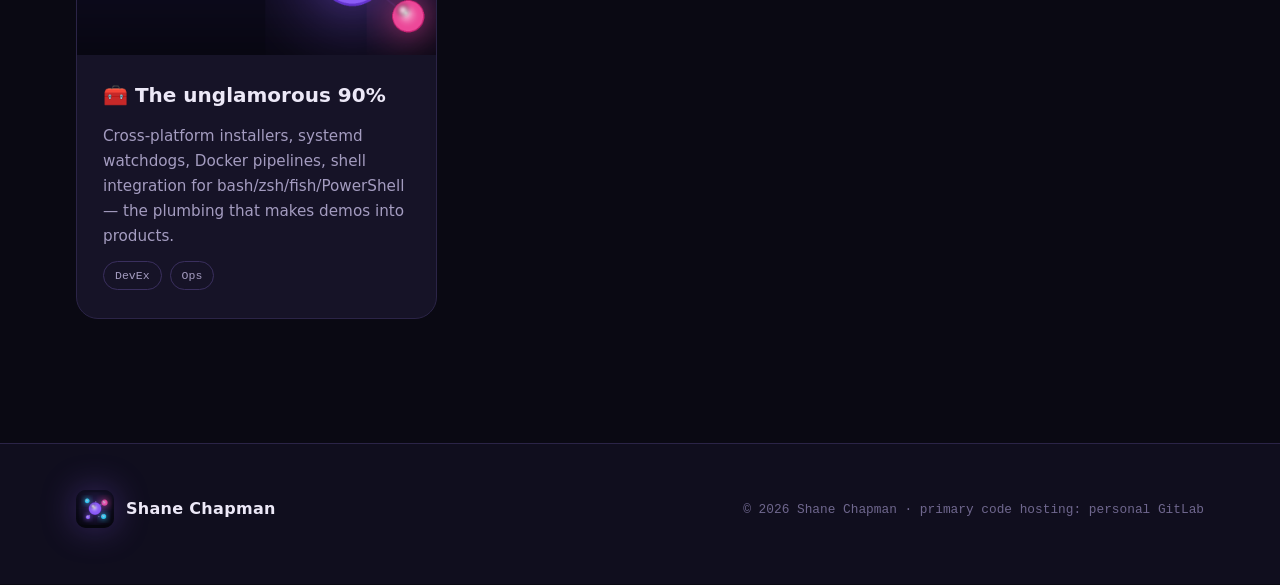
==== commit 6ab16563: "Remove light theme; dark-only with color-scheme meta" ====
--- a/projects/index.html
+++ b/projects/index.html
@@ -3,6 +3,7 @@
 <head>
 <meta charset="UTF-8">
 <meta name="viewport" content="width=device-width, initial-scale=1.0">
+<meta name="color-scheme" content="dark">
 <title>Projects — Shane Chapman</title>
 <meta name="description" content="Terminal AI agents, locally hosted search engines and applied ML research by Shane Chapman.">
 <link rel="icon" href="../assets/img/favicon-32.png" sizes="32">
@@ -21,7 +22,6 @@
       <a href="../index.html#contact">Contact</a>
     </div>
     <div class="nav-ctrls">
-      <button class="icon-btn" id="theme-toggle" aria-label="Toggle light/dark theme"><span class="tip">Switch mode</span></button>
       <button class="icon-btn on" id="motion-toggle" aria-label="Toggle animations" aria-pressed="true">✦<span class="tip">Animations ON — click to disable</span></button>
     </div>
   </nav>
--- a/assets/css/style.css
+++ b/assets/css/style.css
@@ -13,12 +13,6 @@
   --font-ui:"Segoe UI Variable Display","Segoe UI",system-ui,-apple-system,"Noto Sans",sans-serif;
   --font-mono:"Hack","Adwaita Mono",ui-monospace,"Cascadia Mono",monospace;
 }
-[data-theme="light"]{
-  --bg:#f4f2fb; --bg2:#ece8f9; --panel:#ffffff; --panel2:#f3f0fc;
-  --line:#ddd6ef; --line2:#c9bfe8;
-  --ink:#1d1733; --ink-dim:#5a5178; --ink-faint:#8b82ab;
-  --shadow:0 18px 44px -20px rgba(60,30,120,.28);
-}
 *{box-sizing:border-box;margin:0;padding:0}
 html{scroll-behavior:smooth}
 body{background:var(--bg);color:var(--ink);font-family:var(--font-ui);line-height:1.65;overflow-x:hidden}
@@ -41,7 +35,6 @@
 .nav-links a{color:var(--ink-dim);padding:8px 14px;border-radius:999px;font-size:.93rem;font-weight:500;transition:.2s}
 .nav-links a:hover{color:var(--ink);background:var(--panel2);text-decoration:none}
 .nav-links a.active{color:#fff;background:var(--grad);box-shadow:var(--glow)}
-[data-theme="light"] .nav-links a.active{color:#fff}
 .nav-ctrls{display:flex;gap:8px;align-items:center;margin-left:10px}
 .icon-btn{width:40px;height:40px;border-radius:12px;border:1px solid var(--line);background:var(--panel);
   color:var(--ink-dim);cursor:pointer;display:grid;place-items:center;font-size:1.05rem;transition:.2s;position:relative}
@@ -131,7 +124,6 @@
 .tbl td:first-child{color:var(--violet-2);font-weight:600;white-space:nowrap}
 .codeblock{background:#0d0b18;border:1px solid var(--line);border-radius:var(--r-md);padding:20px 24px;
   font-size:.84rem;line-height:1.75;color:#c9c2e4;overflow-x:auto;white-space:pre}
-[data-theme="light"] .codeblock{background:#161327}
 .codeblock .cm{color:#6f678e}.codeblock .k{color:var(--violet-2)}.codeblock .s{color:var(--green)}
 
 /* ---------- timeline ---------- */
